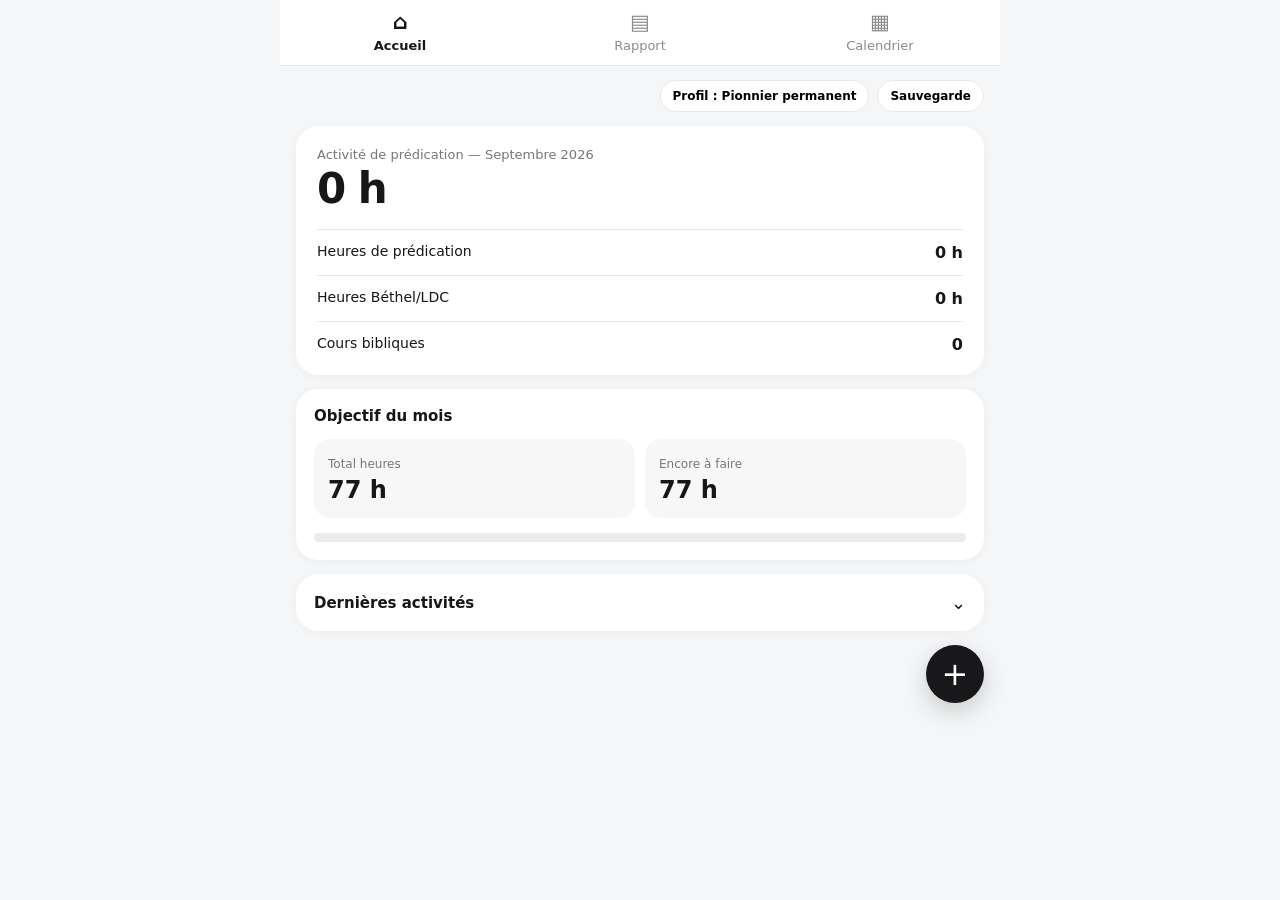
==== index.html @ 082ab51e "Add files via upload" ====
<!doctype html>
<html lang="fr">
<head>
<meta charset="utf-8" />
<meta name="viewport" content="width=device-width,initial-scale=1,viewport-fit=cover" />
<meta name="theme-color" content="#f7f7f8" />
<title>Suivi de prédication</title>
<link rel="manifest" href="manifest.json" />
<style>
:root{--bg:#f5f6f7;--card:#fff;--text:#171717;--muted:#777;--line:#e9e9eb;--dark:#18181b;--soft:#f7f7f8;--accent:#355a8a;--bethel:#7951a8;--ok:#27734a}
*{box-sizing:border-box}html,body{margin:0;background:var(--bg);color:var(--text);font-family:system-ui,-apple-system,"Segoe UI",Roboto,Arial,sans-serif}button,input,select,textarea{font:inherit}.app{max-width:720px;margin:auto;padding:0 16px 92px}.screen{display:none}.screen.active{display:block}.page-title{font-size:28px;line-height:1.1;margin:4px 0 3px;font-weight:800}.page-sub{color:var(--muted);font-size:14px;margin-bottom:20px}.card{background:var(--card);border-radius:22px;padding:18px;margin-bottom:14px;box-shadow:0 1px 8px rgba(0,0,0,.045)}.section-title{font-size:15px;font-weight:800;margin:0 0 14px}.summary-main{padding:21px}.label{font-size:13px;color:var(--muted)}.big{font-size:42px;font-weight:850;letter-spacing:-1.5px;line-height:1.05;margin:5px 0 18px}.breakdown{border-top:1px solid var(--line)}.break-row{display:flex;justify-content:space-between;gap:12px;padding:13px 0;border-bottom:1px solid var(--line);font-size:14px}.break-row:last-child{border-bottom:0;padding-bottom:0}.break-row strong{font-size:16px}.objective{display:grid;grid-template-columns:1fr 1fr;gap:10px}.metric{background:var(--soft);border-radius:16px;padding:14px}.metric b{display:block;font-size:24px;margin-top:4px}.metric span{font-size:12px;color:var(--muted)}.progress{height:9px;background:#ececee;border-radius:999px;overflow:hidden;margin-top:15px}.progress>div{height:100%;background:var(--dark);width:0}.fab{display:block;margin:10px 0 18px auto;width:58px;height:58px;border:0;border-radius:50%;background:var(--dark);color:white;font-size:32px;line-height:1;box-shadow:0 8px 24px rgba(0,0,0,.18)}.tabs{position:sticky;top:0;background:rgba(255,255,255,.97);backdrop-filter:blur(12px);border-bottom:1px solid var(--line);z-index:15;margin:0 -16px 18px}.tabs-inner{max-width:720px;margin:auto;display:grid;grid-template-columns:repeat(3,1fr);padding-top:max(0px,env(safe-area-inset-top))}.tab{border:0;background:transparent;padding:12px 6px;color:#8b8b8f;font-size:13px}.tab span{display:block;font-size:21px;line-height:1;margin-bottom:5px}.tab.active{color:var(--text);font-weight:800}.month-nav{display:grid;grid-template-columns:44px 1fr 44px;align-items:center;gap:8px;margin-bottom:14px}.arrow{width:44px;height:44px;border:1px solid var(--line);background:white;border-radius:14px;font-size:25px}.month-center{text-align:center}.month-center b{display:block;font-size:18px}.month-center span{font-size:12px;color:var(--muted)}.segmented{display:grid;grid-template-columns:1fr 1fr;background:#eaeaed;border-radius:13px;padding:3px;margin:0 0 16px}.segmented button{border:0;background:transparent;border-radius:10px;padding:9px;color:var(--muted)}.segmented button.active{background:white;color:var(--text);font-weight:800;box-shadow:0 1px 5px rgba(0,0,0,.08)}.report-block{text-align:center;padding:26px 18px}.report-block .big{margin:5px 0 20px}.report-year-list{margin-top:8px}.year-row{display:flex;justify-content:space-between;padding:12px 0;border-bottom:1px solid var(--line)}.year-row:last-child{border-bottom:0}.calendar-card{padding:12px}.weekdays,.calendar-grid{display:grid;grid-template-columns:repeat(7,1fr);gap:5px}.weekday{text-align:center;color:#999;font-size:11px;font-weight:700;padding:6px 0}.day{aspect-ratio:1/1.08;border:0;background:#fafafa;border-radius:12px;padding:6px;min-width:0;text-align:left;position:relative}.day.empty{background:transparent}.day.today{outline:2px solid var(--dark)}.day.has-plan{background:#eef3f9}.day.bethel{background:#f3eef9}.day-num{font-size:12px;font-weight:750}.day-hours{font-size:11px;font-weight:850;position:absolute;left:6px;bottom:6px;white-space:nowrap}.day-dot{position:absolute;right:6px;top:7px;width:6px;height:6px;border-radius:50%;background:var(--accent)}.day.bethel .day-dot{background:var(--bethel)}.calendar-info{display:flex;justify-content:space-between;align-items:flex-end;gap:10px;margin:5px 2px 14px}.calendar-info b{font-size:24px}.calendar-info span{font-size:12px;color:var(--muted)}.smallbtn{border:1px solid var(--line);background:#fff;border-radius:12px;padding:9px 11px;font-size:12px;font-weight:700}.quick-return{display:block;margin:0 0 12px auto}.reset-actions{display:flex;gap:8px;justify-content:flex-end;flex-wrap:wrap;margin:-2px 0 14px}.resetbtn{color:#a32323;background:#fff7f7;border-color:#efd3d3}.legend{display:flex;gap:14px;flex-wrap:wrap;font-size:11px;color:var(--muted);padding:8px 3px 2px}.legend i{display:inline-block;width:8px;height:8px;border-radius:50%;margin-right:5px}.legend .p{background:var(--accent)}.legend .b{background:var(--bethel)}dialog{border:0;padding:0;border-radius:22px;width:min(92vw,500px);box-shadow:0 20px 60px rgba(0,0,0,.28)}dialog::backdrop{background:rgba(0,0,0,.38)}.modal{padding:20px}.modal h2{font-size:20px;margin:0 0 16px}.field{margin:12px 0}.field label{display:block;color:var(--muted);font-size:12px;margin:0 0 5px}.field input,.field select,.field textarea{width:100%;border:1px solid var(--line);background:white;border-radius:13px;padding:12px}.row{display:grid;grid-template-columns:1fr 1fr 1fr;gap:9px}.modal-actions{display:flex;gap:8px;justify-content:flex-end;margin-top:17px}.btn{border:1px solid var(--line);background:white;border-radius:13px;padding:10px 13px}.btn.primary{background:var(--dark);color:white;border-color:var(--dark);font-weight:800}.btn.danger{color:#a32323;background:#fff7f7;margin-right:auto}.empty-msg{font-size:13px;color:var(--muted);text-align:center;padding:16px}.recent{margin-top:2px}.recent-toggle{width:100%;display:flex;align-items:center;justify-content:space-between;border:0;background:transparent;padding:0;color:var(--text);text-align:left}.recent-toggle .section-title{margin:0}.recent-arrow{font-size:18px;transition:transform .2s ease}.recent.open .recent-arrow{transform:rotate(180deg)}.recent-content{display:none;padding-top:14px}.recent.open .recent-content{display:block}.recent-row{display:flex;justify-content:space-between;gap:10px;padding:12px 0;border-bottom:1px solid var(--line);font-size:13px}.recent-row:last-child{border-bottom:0}.recent-row small{color:var(--muted);display:block;margin-top:2px}.recent-row strong{white-space:nowrap}
.profilebar{display:flex;justify-content:flex-end;margin:-4px 0 14px}.profilebtn{border:1px solid var(--line);background:white;border-radius:999px;padding:8px 12px;font-size:12px;font-weight:750}.hidden{display:none!important}.checkcard{display:flex;align-items:center;justify-content:space-between;gap:12px}.checkcard input{width:24px;height:24px}.aux-row{display:flex;gap:8px;align-items:center;justify-content:space-between;margin-bottom:12px}.aux-row select{border:1px solid var(--line);border-radius:12px;padding:9px;background:white}.publisher-actions{display:flex;gap:8px;margin:0 0 14px}.publisher-actions button{flex:1;border:1px solid var(--line);background:white;border-radius:13px;padding:10px 8px;font-size:12px;font-weight:800}.publisher-actions button.active{background:var(--dark);color:white;border-color:var(--dark)}.publisher-course-label{font-weight:800;color:var(--text);font-size:14px;margin-top:8px}.publisher-report-line{display:flex;justify-content:space-between;align-items:center;gap:12px;padding:13px 0;border-bottom:1px solid var(--line)}.publisher-report-line:last-child{border-bottom:0}.publisher-report-line input{width:24px;height:24px}.profile-history{margin-top:14px;border-top:1px solid var(--line);padding-top:12px}.profile-history-row{display:flex;justify-content:space-between;gap:10px;padding:8px 0;font-size:12px;border-bottom:1px solid var(--line)}.profile-history-row:last-child{border-bottom:0}.planned-total{font-size:12px;color:var(--muted);margin-top:5px}.planned-total b{color:var(--text);font-size:15px}.profile-actions{display:flex;gap:8px;justify-content:flex-end;flex-wrap:wrap;margin:-4px 0 14px}.profile-actions .profilebar{margin:0}.data-btn{border:1px solid var(--line);background:white;border-radius:999px;padding:8px 12px;font-size:12px;font-weight:750}.report-actions{display:flex;justify-content:flex-end;margin:0 0 12px}.report-only{display:none}.sharebtn.report-only{font-size:20px;line-height:1;padding:8px;width:38px;height:38px;border-radius:12px}.sharebtn.report-only svg{display:block}.profile-actions.show-report .home-only{display:none}.profile-actions.show-report .report-only{display:inline-flex !important;align-items:center;justify-content:center}.sharebtn{border:1px solid var(--line);background:white;border-radius:12px;padding:9px 11px;font-size:12px;font-weight:800}.smart-indicator{background:#f0f4f8;border-radius:15px;padding:12px 14px;margin:10px 0 14px;font-size:13px;color:var(--muted)}.smart-indicator b{color:var(--text)}.smart-indicator.ok{background:#eef8f2;color:#4b6c59}.backup-actions{display:grid;grid-template-columns:1fr 1fr 1fr;gap:9px}.backup-actions .btn{width:100%}.file-input{display:none}
@media(max-width:430px){.app{padding-left:12px;padding-right:12px}.card{border-radius:19px;padding:16px}.calendar-card{padding:9px}.day{border-radius:10px;padding:5px}.day-hours{font-size:10px;left:5px;bottom:5px}.row{grid-template-columns:1fr}.big{font-size:38px}.page-title{font-size:26px}}
</style>
</head>
<body>
<div class="app">
<nav class="tabs"><div class="tabs-inner"><button class="tab active" data-screen="homeScreen"><span>⌂</span>Accueil</button><button class="tab" data-screen="reportScreen"><span>▤</span>Rapport</button><button class="tab" data-screen="calendarScreen"><span>▦</span>Calendrier</button></div></nav>
<div class="profile-actions"><div class="profilebar"><button class="profilebtn" id="profileButton">Profil : Pionnier permanent</button></div><button class="data-btn home-only" id="dataButton">Sauvegarde</button><button class="sharebtn report-only hidden" id="shareReport" aria-label="Partager le rapport" title="Partager le rapport"><svg width="19" height="19" viewBox="0 0 24 24" fill="none" aria-hidden="true">
<path d="M12 3v11" stroke="currentColor" stroke-width="2" stroke-linecap="round"/>
<path d="M8.5 6.5 12 3l3.5 3.5" stroke="currentColor" stroke-width="2" stroke-linecap="round" stroke-linejoin="round"/>
<path d="M7 9H5.8A1.8 1.8 0 0 0 4 10.8v7.4A1.8 1.8 0 0 0 5.8 20h12.4a1.8 1.8 0 0 0 1.8-1.8v-7.4A1.8 1.8 0 0 0 18.2 9H17" stroke="currentColor" stroke-width="2" stroke-linecap="round"/>
</svg></button></div>
<section class="screen active" id="homeScreen">
  <div class="card summary-main" id="homeHoursCard">
    <div class="label" id="homeMonthLabel">Activité de prédication</div>
    <div class="big"><span id="homeTotal">0</span> h</div>
    <div class="breakdown">
      <div class="break-row"><span>Heures de prédication</span><strong id="homePreach">0 h</strong></div>
      <div class="break-row"><span>Heures Béthel/LDC</span><strong id="homeBethel">0 h</strong></div>
      <div class="break-row"><span>Cours bibliques</span><strong id="homeCourses">0</strong></div>
    </div>
  </div>
  <div class="card hidden" id="publisherMonthCard"><div class="label">Activité de prédication</div><div style="font-weight:800;font-size:18px;margin:2px 0 14px" id="publisherMonthLabel"></div><div class="checkcard"><b>Prêché durant le mois</b><input type="checkbox" id="publisherPreached"></div><div class="publisher-course-label">Cours bibliques : <span id="publisherCourses">0</span></div></div>
  <div class="publisher-actions hidden" id="publisherAuxActions"><button type="button" id="publisherAux15">Pionnier auxiliaire 15 h</button><button type="button" id="publisherAux30">Pionnier auxiliaire 30 h</button></div>
  <div class="card" id="homeGoalCard">
    <h2 class="section-title">Objectif du mois</h2>
    <div class="objective">
      <div class="metric"><span>Total heures</span><b id="homeGoal">0 h</b></div>
      <div class="metric"><span>Encore à faire</span><b id="homeLeft">0 h</b></div>
    </div>
    <div class="progress"><div id="homeProgress"></div></div>
  </div>
  <div class="card recent" id="recentCard">
    <button class="recent-toggle" id="recentToggle" type="button" aria-expanded="false">
      <h2 class="section-title">Dernières activités</h2><span class="recent-arrow">⌄</span>
    </button>
    <div class="recent-content" id="recentContent"><div id="recentLogs"></div></div>
  </div>
  <button class="fab" id="addActivity" aria-label="Ajouter une activité">+</button>
</section>

<section class="screen" id="reportScreen">
  <button class="smallbtn quick-return" id="reportCurrent">Mois en cours</button>
  <div class="segmented"><button class="active" id="reportMonthTab">Mois</button><button id="reportYearTab">Année</button></div>
  
  <div id="monthReport">
    <div class="month-nav"><button class="arrow" id="reportPrev">‹</button><div class="month-center"><b id="reportMonthName"></b></div><button class="arrow" id="reportNext">›</button></div>
    <div class="smart-indicator hidden" id="monthSmartIndicator"></div>
    <div class="card report-block" id="hoursMonthReportCard">
      <div class="label">Total d'heures</div><div class="big"><span id="reportTotal">0</span> h</div>
      <div class="breakdown"><div class="break-row"><span>Heures de prédication</span><strong id="reportPreach">0 h</strong></div><div class="break-row"><span>Heures Béthel/LDC</span><strong id="reportBethel">0 h</strong></div><div class="break-row"><span>Cours bibliques du mois</span><strong id="reportCourses">0</strong></div></div>
    </div>
    <div class="card hidden" id="publisherMonthReportCard"><div class="publisher-report-line"><b>Prêché durant le mois</b><input type="checkbox" id="reportPublisherPreached" disabled></div><div class="publisher-report-line"><b>Cours bibliques</b><strong id="reportPublisherCourses">0</strong></div></div>
  </div>
  <div id="yearReport" hidden>
    <div class="month-nav"><button class="arrow" id="yearPrev">‹</button><div class="month-center"><b id="reportYearName"></b><span>année de service • septembre à août</span></div><button class="arrow" id="yearNext">›</button></div>
    <div class="smart-indicator hidden" id="yearSmartIndicator"></div>
    <div class="card report-block">
      <div class="label">Total de l'année</div><div class="big"><span id="yearTotal">0</span> h</div>
      <div class="breakdown"><div class="break-row"><span>Heures de prédication</span><strong id="yearPreach">0 h</strong></div><div class="break-row"><span>Heures Béthel/LDC</span><strong id="yearBethel">0 h</strong></div><div class="break-row" id="yearGoalRow"><span>Objectif annuel</span><strong id="yearGoalLabel">600 h</strong></div></div>
      <div class="progress" id="yearProgressWrap"><div id="yearProgress"></div></div>
    </div>
  </div>
</section>

<section class="screen" id="calendarScreen">
  <div class="page-sub">Programme et objectifs prévus</div>
  <div class="month-nav"><button class="arrow" id="calPrev">‹</button><div class="month-center"><b id="calMonthName"></b></div><button class="arrow" id="calNext">›</button></div>
  <div class="aux-row hidden" id="publisherAuxRow"><span class="label">Pionnier auxiliaire ce mois</span><select id="publisherAuxSelect"><option value="0">Non</option><option value="15">15 h</option><option value="30">30 h</option></select></div><div class="calendar-info"><div><span>Objectif du mois</span><br><b id="calMonthGoal">0 h</b><div class="planned-total hidden" id="calPlannedTotalWrap">Total prévu : <b id="calPlannedTotal">0 h</b></div></div><button class="smallbtn" id="editYearGoal"><span id="calGoalButtonLabel">Objectif annuel :</span> <span id="calYearGoal">600</span> h</button></div>
  <div class="smart-indicator hidden" id="calendarSmartIndicator"></div>
  <div class="reset-actions"><button class="smallbtn" id="calCurrent">Année en cours</button><button class="smallbtn resetbtn" id="resetMonthPlan">Remise à zéro du mois</button><button class="smallbtn resetbtn" id="resetYearPlan">Remise à zéro de l’année</button></div>
  <div class="card calendar-card">
    <div class="weekdays"><div class="weekday">L</div><div class="weekday">M</div><div class="weekday">M</div><div class="weekday">J</div><div class="weekday">V</div><div class="weekday">S</div><div class="weekday">D</div></div>
    <div class="calendar-grid" id="calendarGrid"></div>
    <div class="legend"><span><i class="p"></i>Prédication</span><span><i class="b"></i>Béthel/LDC</span><span>Touche un jour pour modifier</span></div>
  </div>
</section>
</div>

<dialog id="activityDialog"><form class="modal" method="dialog">
<h2 id="activityTitle">Ajouter une activité</h2>
<input type="hidden" id="activityId">
<div class="field"><label>Date</label><input type="date" id="activityDate" required></div>
<div class="field hidden" id="activityPreachedField"><label><input type="checkbox" id="activityPreached"> Prêché durant le mois</label></div><div class="row" id="activityHoursRow"><div class="field"><label>Heures de prédication</label><input type="number" id="activityPreach" min="0" step="0.25" value="0"></div><div class="field"><label>Heures Béthel/LDC</label><input type="number" id="activityBethel" min="0" step="0.25" value="0"></div></div>
<div class="field"><label>Cours bibliques différents</label><input type="number" id="activityCourses" min="0" step="1" value="0"></div>
<div class="field"><label>Activité / note</label><textarea id="activityNote" rows="3" placeholder="Ex. porte-à-porte, cours biblique…"></textarea></div>
<div class="modal-actions"><button type="button" class="btn danger" id="deleteActivity">Supprimer</button><button value="cancel" class="btn">Annuler</button><button type="button" class="btn primary" id="saveActivity">Enregistrer</button></div>
</form></dialog>

<dialog id="planDialog"><form class="modal" method="dialog">
<h2>Programme du jour</h2>
<div class="field"><label>Date</label><input id="planDate" type="date" readonly></div>
<div class="field"><label>Activité prévue</label><select id="planType"><option value="Prédication">Prédication</option><option value="Béthel/LDC">Béthel/LDC</option></select></div>
<div class="field"><label>Heures à faire</label><input id="planHours" type="number" min="0" step="0.25" value="0"></div>
<div class="field"><label>Note</label><input id="planNote" type="text" placeholder="Ex. dimanche, week-end Béthel…"></div>
<div class="modal-actions"><button type="button" class="btn danger" id="deletePlan">Supprimer</button><button value="cancel" class="btn">Annuler</button><button type="button" class="btn primary" id="savePlan">Enregistrer</button></div>
</form></dialog>

<dialog id="profileDialog"><form class="modal" method="dialog"><h2>Profil de service</h2><div class="field"><label>Profil</label><select id="profileSelect"><option value="publisher">Proclamateur</option><option value="aux30">Pionnier auxiliaire permanent — 30 h/mois</option><option value="regular600">Pionnier permanent — 600 h/an</option><option value="special90">Pionnier spécial / missionnaire — 90 h/mois</option><option value="special100">Pionnier spécial / missionnaire — 100 h/mois</option></select></div><div class="field"><label>À partir de quel mois ?</label><input id="profileFrom" type="month" min="2026-09" max="9999-12"></div><div class="profile-history"><div class="label">Historique des profils</div><div id="profileHistoryList"></div></div><div class="modal-actions"><button value="cancel" class="btn">Annuler</button><button type="button" class="btn primary" id="saveProfile">Enregistrer</button></div></form></dialog>

<dialog id="goalDialog"><form class="modal" method="dialog"><h2>Objectif annuel</h2><div class="field"><label>Heures pour cette année de service</label><input id="goalInput" type="number" min="0" step="1"></div><div class="modal-actions"><button value="cancel" class="btn">Annuler</button><button type="button" class="btn primary" id="saveGoal">Enregistrer</button></div></form></dialog>

<dialog id="dataDialog"><form class="modal" method="dialog"><h2>Sauvegarde des données</h2><p class="label" style="line-height:1.5">Exporte toutes tes activités, rapports, profils, objectifs et calendriers dans un fichier. Tu pourras ensuite le réimporter sur ce téléphone ou un autre.</p><div class="backup-actions"><button type="button" class="btn primary" id="exportData">Exporter</button><button type="button" class="btn" id="shareBackup">Partager</button><button type="button" class="btn" id="importData">Importer</button></div><input class="file-input" id="importFile" type="file" accept="application/json,.json"><div class="modal-actions"><button value="cancel" class="btn">Fermer</button></div></form></dialog>
<script>
const MIN_DATE='2026-09-01', MAX_DATE='9999-12-31';
const LS_PLANS='predication_plans_v3', LS_LOGS='predication_logs_v3', LS_GOALS='predication_goals_v3', LS_PROFILE='predication_profile_v1', LS_PROFILE_HISTORY='predication_profile_history_v1', LS_AUX='predication_aux_months_v1', LS_PREACHED='predication_preached_months_v1';
const oldPlans=JSON.parse(localStorage.getItem('predication_plans_v2')||'null');
const oldLogs=JSON.parse(localStorage.getItem('predication_logs_v2')||'null');
const seedRaw=[
['2026-09-02','Prédication',5],['2026-09-04','Prédication',5],['2026-09-05','Prédication',5],['2026-09-06','Prédication',2,'Dimanche'],['2026-09-09','Prédication',5],['2026-09-11','Prédication',5],['2026-09-12','Prédication',5],['2026-09-18','Prédication',5],['2026-09-19','Prédication',4],['2026-09-25','Béthel/LDC',36,'Week-end Béthel 1'],
['2026-10-02','Prédication',5],['2026-10-03','Prédication',5],['2026-10-04','Prédication',2,'Dimanche'],['2026-10-07','Prédication',5],['2026-10-09','Prédication',5],['2026-10-10','Prédication',5],['2026-10-14','Prédication',5],['2026-10-16','Prédication',5],
['2026-11-04','Prédication',5],['2026-11-06','Prédication',5],['2026-11-07','Prédication',5],['2026-11-08','Prédication',2,'Dimanche'],['2026-11-11','Prédication',5],['2026-11-13','Prédication',5],['2026-11-14','Prédication',5],['2026-11-20','Prédication',5],['2026-11-21','Prédication',5],['2026-11-27','Prédication',5],['2026-11-28','Prédication',5],
['2026-12-02','Prédication',5],['2026-12-04','Prédication',5],['2026-12-05','Prédication',5],['2026-12-06','Prédication',2,'Dimanche'],['2026-12-09','Prédication',5],['2026-12-11','Prédication',5],['2026-12-12','Prédication',5],['2026-12-18','Prédication',5],['2026-12-19','Prédication',5],['2026-12-25','Prédication',5],['2026-12-26','Prédication',5],
['2027-01-01','Prédication',5],['2027-01-02','Prédication',5],['2027-01-03','Prédication',2,'Dimanche'],['2027-01-06','Prédication',5],['2027-01-08','Prédication',5],['2027-01-09','Prédication',5],['2027-01-13','Prédication',5],['2027-01-15','Prédication',5],['2027-01-16','Prédication',5],['2027-01-22','Prédication',5],['2027-01-23','Prédication',5],['2027-01-29','Prédication',5],['2027-01-30','Prédication',5],
['2027-02-03','Prédication',5],['2027-02-05','Prédication',5],['2027-02-06','Prédication',5],['2027-02-07','Prédication',2,'Dimanche'],['2027-02-10','Prédication',5],['2027-02-12','Prédication',5],['2027-02-13','Prédication',5],['2027-02-19','Prédication',5],['2027-02-20','Prédication',5],['2027-02-26','Prédication',5],['2027-02-27','Prédication',5],
['2027-03-03','Prédication',5],['2027-03-05','Prédication',5],['2027-03-06','Prédication',5],['2027-03-07','Prédication',2,'Dimanche'],['2027-03-10','Prédication',5],['2027-03-12','Prédication',5],['2027-03-13','Prédication',5],['2027-03-19','Prédication',5],['2027-03-20','Prédication',4],['2027-03-26','Béthel/LDC',36,'Week-end Béthel 2'],
['2027-04-02','Prédication',5],['2027-04-03','Prédication',5],['2027-04-04','Prédication',2,'Dimanche'],['2027-04-07','Prédication',5],['2027-04-09','Prédication',5],['2027-04-10','Prédication',5],['2027-04-14','Prédication',5],['2027-04-16','Prédication',5],['2027-04-17','Prédication',5],['2027-04-23','Prédication',5],['2027-04-24','Prédication',5],
['2027-05-09','Prédication',2,'Dimanche'],['2027-05-12','Prédication',5],['2027-05-14','Prédication',5],['2027-05-15','Prédication',5],['2027-05-19','Prédication',5],['2027-05-21','Prédication',5],['2027-05-22','Prédication',5],['2027-05-28','Prédication',5],['2027-05-29','Prédication',5],
['2027-06-02','Prédication',5],['2027-06-04','Prédication',5],['2027-06-05','Prédication',5],['2027-06-06','Prédication',2,'Dimanche'],['2027-06-09','Prédication',5],['2027-06-11','Prédication',5],['2027-06-12','Prédication',5],['2027-06-18','Prédication',5],['2027-06-19','Prédication',4],['2027-06-25','Béthel/LDC',36,'Week-end Béthel 3'],['2027-07-01','Prédication',10,'Objectif juillet'],['2027-08-01','Prédication',10,'Objectif août']
];
const seedPlans=seedRaw.map((x,i)=>({id:'seed-'+i,date:x[0],type:x[1],hours:x[2],note:x[3]||''}));
let plans=JSON.parse(localStorage.getItem(LS_PLANS)||'null') || (oldPlans?oldPlans.map(x=>({...x,type:x.type==='Béthel'?'Béthel/LDC':x.type})):seedPlans);
let logs=JSON.parse(localStorage.getItem(LS_LOGS)||'null') || oldLogs || [];
let goals=JSON.parse(localStorage.getItem(LS_GOALS)||'null') || {'2026':600};
let profile=localStorage.getItem(LS_PROFILE)||'regular600';
let profileHistory=JSON.parse(localStorage.getItem(LS_PROFILE_HISTORY)||'null') || [{from:'2026-09',profile}];
profileHistory=profileHistory.filter(x=>x&&x.from&&x.profile).sort((a,b)=>a.from.localeCompare(b.from));
if(!profileHistory.length)profileHistory=[{from:'2026-09',profile:'regular600'}];
let auxMonths=JSON.parse(localStorage.getItem(LS_AUX)||'{}');
let preachedMonths=JSON.parse(localStorage.getItem(LS_PREACHED)||'{}');
function persist(){localStorage.setItem(LS_PLANS,JSON.stringify(plans));localStorage.setItem(LS_LOGS,JSON.stringify(logs));localStorage.setItem(LS_GOALS,JSON.stringify(goals));localStorage.setItem(LS_PROFILE,profile);localStorage.setItem(LS_PROFILE_HISTORY,JSON.stringify(profileHistory));localStorage.setItem(LS_AUX,JSON.stringify(auxMonths));localStorage.setItem(LS_PREACHED,JSON.stringify(preachedMonths));renderAll()}
function pad(n){return String(n).padStart(2,'0')}function isoMonth(d){return `${d.getFullYear()}-${pad(d.getMonth()+1)}`}function isoDate(d){return `${d.getFullYear()}-${pad(d.getMonth()+1)}-${pad(d.getDate())}`}
function fmt(n){n=Math.round((Number(n)||0)*100)/100;return Number.isInteger(n)?String(n):n.toFixed(2).replace('.',',')}
function sum(a,f){return a.reduce((s,x)=>s+Number(f(x)||0),0)}function monthName(d){return d.toLocaleDateString('fr-BE',{month:'long',year:'numeric'}).replace(/^./,c=>c.toUpperCase())}
function serviceStartYear(date){return date.getMonth()>=8?date.getFullYear():date.getFullYear()-1}function serviceRange(y){return [`${y}-09-01`,`${y+1}-08-31`]}
function inRange(s,a,b){return s>=a&&s<=b}const profileNames={publisher:'Proclamateur',aux30:'Pionnier auxiliaire permanent',regular600:'Pionnier permanent',special90:'Pionnier spécial / missionnaire 90 h',special100:'Pionnier spécial / missionnaire 100 h'};function profileForMonth(k){let p=profileHistory[0]?.profile||'regular600';for(const h of profileHistory){if(h.from<=k)p=h.profile;else break}return p}function annualGoal(y){return Number(goals[y]??600)}function fixedMonthGoal(k){const p=profileForMonth(k);if(p==='aux30')return 30;if(p==='special90')return 90;if(p==='special100')return 100;if(p==='publisher')return Number(auxMonths[k]||0);return plannedMonth(k)}function isPublisherNormal(k){return profileForMonth(k)==='publisher'&&!Number(auxMonths[k]||0)}function fullRegularYear(y){for(let m=0;m<12;m++){const d=new Date(y,m+8,1);if(profileForMonth(isoMonth(d))!=='regular600')return false}return true}function activeProfileNow(){return profileForMonth(isoMonth(currentAllowedMonth()))}
function monthPlans(k){return plans.filter(x=>x.date.startsWith(k))}function monthLogs(k){return logs.filter(x=>x.date.startsWith(k))}
function plannedMonth(k){return sum(monthPlans(k),x=>x.hours)}function logPreach(k){return sum(monthLogs(k),x=>x.preach)}function logBethel(k){return sum(monthLogs(k),x=>x.bethel)}function logTotal(k){return logPreach(k)+logBethel(k)}function logCourses(k){return sum(monthLogs(k),x=>x.courses)}
function yearStats(y){const [a,b]=serviceRange(y),items=logs.filter(x=>inRange(x.date,a,b));const preach=sum(items,x=>x.preach),bethel=sum(items,x=>x.bethel);return{preach,bethel,total:preach+bethel}}
function plannedYear(y){const [a,b]=serviceRange(y);return sum(plans.filter(x=>inRange(x.date,a,b)),x=>x.hours)}function coursesYear(y){const [a,b]=serviceRange(y);return sum(logs.filter(x=>inRange(x.date,a,b)),x=>x.courses)}function smartText(goal,value,label='réalisé'){const diff=goal-value;if(diff>0)return `<b>${fmt(value)} h</b> ${label} sur <b>${fmt(goal)} h</b> • il manque <b>${fmt(diff)} h</b>`;if(diff<0)return `<b>${fmt(value)} h</b> ${label} sur <b>${fmt(goal)} h</b> • objectif dépassé de <b>${fmt(-diff)} h</b>`;return `<b>${fmt(value)} h</b> ${label} sur <b>${fmt(goal)} h</b> • objectif atteint`}
let today=new Date(); const appStartDate=new Date(2026,8,1); let homeMonth='2026-09'; let reportDate=new Date(2026,8,1); let calDate=new Date(2026,8,1); let reportYear=2026;
function renderHome(){const k=homeMonth,done=logTotal(k),goal=fixedMonthGoal(k),left=Math.max(0,goal-done),pubNormal=isPublisherNormal(k);homeMonthLabel.textContent='Activité de prédication — '+monthName(new Date(k+'-01T12:00:00'));homeTotal.textContent=fmt(done);homePreach.textContent=fmt(logPreach(k))+' h';homeBethel.textContent=fmt(logBethel(k))+' h';homeCourses.textContent=fmt(logCourses(k));homeGoal.textContent=fmt(goal)+' h';homeLeft.textContent=fmt(left)+' h';homeProgress.style.width=(goal?Math.min(100,done/goal*100):0)+'%';homeHoursCard.classList.toggle('hidden',pubNormal);homeGoalCard.classList.toggle('hidden',pubNormal);publisherMonthCard.classList.toggle('hidden',!pubNormal);publisherAuxActions.classList.toggle('hidden',profileForMonth(k)!=='publisher');publisherMonthLabel.textContent=monthName(new Date(k+'-01T12:00:00'));publisherCourses.textContent=fmt(logCourses(k));publisherPreached.checked=!!preachedMonths[k];publisherAux15.classList.toggle('active',Number(auxMonths[k]||0)===15);publisherAux30.classList.toggle('active',Number(auxMonths[k]||0)===30);const items=monthLogs(k).sort((a,b)=>b.date.localeCompare(a.date)).slice(0,5);recentLogs.innerHTML='';if(!items.length){recentLogs.innerHTML='<div class="empty-msg">Aucune activité enregistrée ce mois.</div>';return}items.forEach(x=>{const r=document.createElement('div');r.className='recent-row';let sub=[];if(x.preach)sub.push('Prédication '+fmt(x.preach)+' h');if(x.bethel)sub.push('Béthel/LDC '+fmt(x.bethel)+' h');if(x.courses)sub.push(x.courses+' cours');if(x.preached)sub.push('Prêché durant le mois');r.innerHTML=`<div><b>${new Date(x.date+'T12:00').toLocaleDateString('fr-BE',{weekday:'short',day:'numeric',month:'short'})}</b><small>${sub.join(' • ')}</small></div><strong>${pubNormal?'':fmt(Number(x.preach||0)+Number(x.bethel||0))+' h'}</strong>`;r.onclick=()=>openActivity(x);recentLogs.appendChild(r)})}
function renderMonthReport(){const k=isoMonth(reportDate);reportMonthName.textContent=monthName(reportDate);const pubNormal=isPublisherNormal(k),p=profileForMonth(k);hoursMonthReportCard.classList.toggle('hidden',pubNormal);publisherMonthReportCard.classList.toggle('hidden',!pubNormal);monthSmartIndicator.classList.add('hidden');monthSmartIndicator.classList.remove('ok');if(pubNormal){reportPublisherPreached.checked=!!preachedMonths[k];reportPublisherCourses.textContent=fmt(logCourses(k));return}const done=logTotal(k),goal=(p==='aux30'||p==='special90'||p==='special100'||(p==='publisher'&&Number(auxMonths[k]||0)))?fixedMonthGoal(k):0;reportTotal.textContent=fmt(done);reportPreach.textContent=fmt(logPreach(k))+' h';reportBethel.textContent=fmt(logBethel(k))+' h';reportCourses.textContent=fmt(logCourses(k));if(goal){monthSmartIndicator.innerHTML=smartText(goal,done,'réalisées');monthSmartIndicator.classList.remove('hidden');if(done>=goal)monthSmartIndicator.classList.add('ok')}}
function renderYearReport(){const s=yearStats(reportYear),showGoal=fullRegularYear(reportYear),g=annualGoal(reportYear);reportYearName.textContent=`${reportYear}–${reportYear+1}`;yearTotal.textContent=fmt(s.total);yearPreach.textContent=fmt(s.preach)+' h';yearBethel.textContent=fmt(s.bethel)+' h';yearGoalRow.classList.toggle('hidden',!showGoal);yearProgressWrap.classList.toggle('hidden',!showGoal);yearSmartIndicator.classList.add('hidden');yearSmartIndicator.classList.remove('ok');if(showGoal){yearGoalLabel.textContent=fmt(g)+' h';yearProgress.style.width=(g?Math.min(100,s.total/g*100):0)+'%';yearSmartIndicator.innerHTML=smartText(g,s.total,'réalisées');yearSmartIndicator.classList.remove('hidden');if(s.total>=g)yearSmartIndicator.classList.add('ok')}}
function clampMonth(d){const min=new Date(2026,8,1),max=new Date(9999,11,1);if(d<min)return min;if(d>max)return max;return d}
function renderCalendar(){calDate=clampMonth(calDate);calMonthName.textContent=monthName(calDate);const k=isoMonth(calDate),p=profileForMonth(k);calMonthGoal.textContent=isPublisherNormal(k)?'—':fmt(fixedMonthGoal(k))+' h';const sy=serviceStartYear(calDate);publisherAuxRow.classList.toggle('hidden',p!=='publisher');publisherAuxSelect.value=String(auxMonths[k]||0);if(p==='publisher'){editYearGoal.classList.add('hidden')}else if(p==='regular600'){editYearGoal.classList.remove('hidden');calGoalButtonLabel.textContent='Objectif annuel :';calYearGoal.textContent=fmt(annualGoal(sy))}else{editYearGoal.classList.remove('hidden');calGoalButtonLabel.textContent='Objectif mensuel :';calYearGoal.textContent=fmt(fixedMonthGoal(k))}const special=p==='special90'||p==='special100';calPlannedTotalWrap.classList.toggle('hidden',!special);if(special)calPlannedTotal.textContent=fmt(plannedMonth(k))+' h';calendarSmartIndicator.classList.add('hidden');calendarSmartIndicator.classList.remove('ok');if(p==='regular600'){const g=annualGoal(sy),v=plannedYear(sy);calendarSmartIndicator.innerHTML=smartText(g,v,'planifiées');calendarSmartIndicator.classList.remove('hidden');if(v>=g)calendarSmartIndicator.classList.add('ok')}else if(!isPublisherNormal(k)){const g=fixedMonthGoal(k),v=plannedMonth(k);if(g){calendarSmartIndicator.innerHTML=smartText(g,v,'planifiées');calendarSmartIndicator.classList.remove('hidden');if(v>=g)calendarSmartIndicator.classList.add('ok')}}const first=new Date(calDate.getFullYear(),calDate.getMonth(),1),days=new Date(calDate.getFullYear(),calDate.getMonth()+1,0).getDate();let offset=(first.getDay()+6)%7;calendarGrid.innerHTML='';for(let i=0;i<offset;i++){const e=document.createElement('div');e.className='day empty';calendarGrid.appendChild(e)}for(let d=1;d<=days;d++){const date=new Date(calDate.getFullYear(),calDate.getMonth(),d),s=isoDate(date),items=plans.filter(x=>x.date===s),hours=sum(items,x=>x.hours),isBethel=items.some(x=>x.type==='Béthel/LDC'||x.type==='Béthel');const el=document.createElement('button');el.className='day'+(items.length?' has-plan':'')+(isBethel?' bethel':'')+(s===isoDate(today)?' today':'');el.innerHTML=`<span class="day-num">${d}</span>${items.length?'<span class="day-dot"></span>':''}${hours?`<span class="day-hours">${fmt(hours)}h</span>`:''}`;el.onclick=()=>openPlan(s,items[0]||null);calendarGrid.appendChild(el)}calPrev.disabled=isoMonth(calDate)==='2026-09';calNext.disabled=isoMonth(calDate)==='9999-12'}
function renderAll(){profile=activeProfileNow();profileButton.textContent='Profil : '+profileNames[profile];renderHome();renderMonthReport();renderYearReport();renderCalendar()}
function openActivity(item=null){activityId.value=item?.id||'';activityTitle.textContent=item?'Modifier l’activité':'Ajouter une activité';activityDate.min=MIN_DATE;activityDate.max=MAX_DATE;activityDate.value=item?.date||isoDate(appStartDate);const k=(item?.date||isoDate(appStartDate)).slice(0,7),pubNormal=isPublisherNormal(k);activityHoursRow.classList.toggle('hidden',pubNormal);activityPreachedField.classList.toggle('hidden',!pubNormal);activityPreached.checked=item?.preached||preachedMonths[k]||false;activityPreach.value=item?.preach||0;activityBethel.value=item?.bethel||0;activityCourses.value=item?.courses||0;activityNote.value=item?.note||'';deleteActivity.style.display=item?'block':'none';activityDialog.showModal()}
function openPlan(date,item=null){planDate.value=date;planType.value=item?.type==='Béthel'?'Béthel/LDC':(item?.type||'Prédication');planHours.value=item?.hours??0;planNote.value=item?.note||'';planDialog.dataset.id=item?.id||'';deletePlan.style.display=item?'block':'none';planDialog.showModal()}
saveActivity.onclick=()=>{const id=activityId.value,k=activityDate.value.slice(0,7),pubNormal=isPublisherNormal(k),obj={id:id||'log-'+Date.now(),date:activityDate.value,preach:pubNormal?0:(Number(activityPreach.value)||0),bethel:pubNormal?0:(Number(activityBethel.value)||0),courses:Number(activityCourses.value)||0,preached:pubNormal?activityPreached.checked:false,note:activityNote.value.trim()};if(pubNormal)preachedMonths[k]=activityPreached.checked;logs=id?logs.map(x=>x.id===id?obj:x):[...logs,obj];activityDialog.close();persist()};deleteActivity.onclick=()=>{if(activityId.value&&confirm('Supprimer cette activité ?')){logs=logs.filter(x=>x.id!==activityId.value);activityDialog.close();persist()}};
savePlan.onclick=()=>{const id=planDialog.dataset.id,obj={id:id||'plan-'+Date.now(),date:planDate.value,type:planType.value,hours:Number(planHours.value)||0,note:planNote.value.trim()};plans=id?plans.map(x=>x.id===id?obj:x):[...plans,obj];planDialog.close();persist()};deletePlan.onclick=()=>{const id=planDialog.dataset.id;if(id&&confirm('Supprimer ce programme ?')){plans=plans.filter(x=>x.id!==id);planDialog.close();persist()}};
addActivity.onclick=()=>openActivity();reportPrev.onclick=()=>{const d=new Date(reportDate);d.setMonth(d.getMonth()-1);reportDate=clampMonth(d);renderMonthReport()};reportNext.onclick=()=>{const d=new Date(reportDate);d.setMonth(d.getMonth()+1);reportDate=clampMonth(d);renderMonthReport()};yearPrev.onclick=()=>{if(reportYear>2026){reportYear--;renderYearReport()}};yearNext.onclick=()=>{if(reportYear<9998){reportYear++;renderYearReport()}};calPrev.onclick=()=>{const d=new Date(calDate);d.setMonth(d.getMonth()-1);calDate=clampMonth(d);renderCalendar()};calNext.onclick=()=>{const d=new Date(calDate);d.setMonth(d.getMonth()+1);calDate=clampMonth(d);renderCalendar()};
function currentAllowedMonth(){const now=new Date();const d=new Date(now.getFullYear(),now.getMonth(),1);return clampMonth(d)}
reportCurrent.onclick=()=>{if(monthReport.hidden){const now=currentAllowedMonth();reportYear=Math.max(2026,serviceStartYear(now));renderYearReport()}else{reportDate=currentAllowedMonth();renderMonthReport()}};
calCurrent.onclick=()=>{calDate=currentAllowedMonth();renderCalendar()};
resetMonthPlan.onclick=()=>{const k=isoMonth(calDate);const label=monthName(calDate);if(confirm(`Remettre à zéro tout le programme prévu pour ${label} ?\n\nLes activités déjà enregistrées dans Accueil/Rapport ne seront pas supprimées.`)){plans=plans.filter(x=>!x.date.startsWith(k));persist()}};
resetYearPlan.onclick=()=>{const y=serviceStartYear(calDate),[a,b]=serviceRange(y);if(confirm(`Remettre à zéro tout le calendrier prévu pour l’année de service ${y}–${y+1} ?\n\nLes activités déjà enregistrées dans Accueil/Rapport ne seront pas supprimées.`)){plans=plans.filter(x=>!inRange(x.date,a,b));persist()}};
reportMonthTab.onclick=()=>{reportMonthTab.classList.add('active');reportYearTab.classList.remove('active');monthReport.hidden=false;yearReport.hidden=true;reportCurrent.textContent='Mois en cours'};reportYearTab.onclick=()=>{reportYearTab.classList.add('active');reportMonthTab.classList.remove('active');monthReport.hidden=true;yearReport.hidden=false;reportCurrent.textContent='Année en cours'};
recentToggle.onclick=()=>{const open=recentCard.classList.toggle('open');recentToggle.setAttribute('aria-expanded',open?'true':'false')};
editYearGoal.onclick=()=>{if(profileForMonth(isoMonth(calDate))!=='regular600')return;const y=serviceStartYear(calDate);goalDialog.dataset.year=y;goalInput.value=annualGoal(y);goalDialog.showModal()};saveGoal.onclick=()=>{goals[goalDialog.dataset.year]=Number(goalInput.value)||0;goalDialog.close();persist()};

function renderProfileHistory(){profileHistoryList.innerHTML='';profileHistory.slice().sort((a,b)=>b.from.localeCompare(a.from)).forEach(h=>{const r=document.createElement('div');r.className='profile-history-row';const d=new Date(h.from+'-01T12:00:00');r.innerHTML=`<span>${monthName(d)}</span><b>${profileNames[h.profile]}</b>`;profileHistoryList.appendChild(r)})}
profileButton.onclick=()=>{const k=isoMonth(currentAllowedMonth());profileSelect.value=profileForMonth(k);profileFrom.value=k;renderProfileHistory();profileDialog.showModal()};
saveProfile.onclick=()=>{const from=profileFrom.value||isoMonth(currentAllowedMonth()),p=profileSelect.value;profileHistory=profileHistory.filter(x=>x.from!==from);profileHistory.push({from,profile:p});profileHistory.sort((a,b)=>a.from.localeCompare(b.from));profile=profileForMonth(isoMonth(currentAllowedMonth()));profileDialog.close();persist()};
publisherAuxSelect.onchange=()=>{const k=isoMonth(calDate),v=Number(publisherAuxSelect.value)||0;if(v)auxMonths[k]=v;else delete auxMonths[k];persist()};
function setHomeAux(hours){const k=homeMonth,current=Number(auxMonths[k]||0);if(current===hours)delete auxMonths[k];else auxMonths[k]=hours;persist()}
publisherAux15.onclick=()=>setHomeAux(15);publisherAux30.onclick=()=>setHomeAux(30);
publisherPreached.onchange=()=>{preachedMonths[homeMonth]=publisherPreached.checked;persist()};
activityDate.onchange=()=>{const k=activityDate.value.slice(0,7),pubNormal=isPublisherNormal(k);activityHoursRow.classList.toggle('hidden',pubNormal);activityPreachedField.classList.toggle('hidden',!pubNormal);activityPreached.checked=!!preachedMonths[k]};

function backupPayload(){return{app:'Suivi de prédication',version:14,exportedAt:new Date().toISOString(),data:{plans,logs,goals,profileHistory,auxMonths,preachedMonths}}}
function downloadBackup(){const payload=backupPayload(),blob=new Blob([JSON.stringify(payload,null,2)],{type:'application/json'}),url=URL.createObjectURL(blob),a=document.createElement('a');a.href=url;a.download=`sauvegarde-predication-${new Date().toISOString().slice(0,10)}.json`;document.body.appendChild(a);a.click();a.remove();setTimeout(()=>URL.revokeObjectURL(url),1000)}
async function shareBackupFile(){const payload=backupPayload(),blob=new Blob([JSON.stringify(payload,null,2)],{type:'application/json'}),name=`sauvegarde-predication-${new Date().toISOString().slice(0,10)}.json`,file=new File([blob],name,{type:'application/json'});if(navigator.share&&(!navigator.canShare||navigator.canShare({files:[file]}))){try{await navigator.share({title:'Sauvegarde prédication',text:'Sauvegarde de mes données de prédication',files:[file]});return}catch(e){if(e?.name==='AbortError')return}}downloadBackup();alert('Le partage direct de fichier n’est pas disponible ici. La sauvegarde a été téléchargée : tu peux ensuite la partager ou l’enregistrer où tu veux.')}
function applyBackup(payload){const d=payload?.data||payload;if(!d||!Array.isArray(d.plans)||!Array.isArray(d.logs)||!Array.isArray(d.profileHistory))throw new Error('Fichier invalide');plans=d.plans;logs=d.logs;goals=d.goals||{};profileHistory=d.profileHistory;auxMonths=d.auxMonths||{};preachedMonths=d.preachedMonths||{};profile=profileForMonth(isoMonth(currentAllowedMonth()));persist()}
function currentReportText(){if(!yearReport.hidden){const s=yearStats(reportYear),lines=[`Rapport de prédication — année de service ${reportYear}–${reportYear+1}`,`Total d'heures : ${fmt(s.total)} h`,`Heures de prédication : ${fmt(s.preach)} h`,`Heures Béthel/LDC : ${fmt(s.bethel)} h`,`Cours bibliques : ${fmt(coursesYear(reportYear))}`];if(fullRegularYear(reportYear))lines.push(`Objectif annuel : ${fmt(annualGoal(reportYear))} h`,`Reste à faire : ${fmt(Math.max(0,annualGoal(reportYear)-s.total))} h`);return lines.join('\n')}const k=isoMonth(reportDate),name=monthName(reportDate);if(isPublisherNormal(k))return [`Rapport de prédication — ${name}`,`Prêché durant le mois : ${preachedMonths[k]?'Oui':'Non'}`,`Cours bibliques : ${fmt(logCourses(k))}`].join('\n');const p=profileForMonth(k),goal=(p==='aux30'||p==='special90'||p==='special100'||(p==='publisher'&&Number(auxMonths[k]||0)))?fixedMonthGoal(k):0,done=logTotal(k),lines=[`Rapport de prédication — ${name}`,`Total d'heures : ${fmt(done)} h`,`Heures de prédication : ${fmt(logPreach(k))} h`,`Heures Béthel/LDC : ${fmt(logBethel(k))} h`,`Cours bibliques : ${fmt(logCourses(k))}`];if(goal)lines.push(`Objectif du mois : ${fmt(goal)} h`,`Reste à faire : ${fmt(Math.max(0,goal-done))} h`);return lines.join('\n')}
async function shareCurrentReport(){const text=currentReportText();if(navigator.share){try{await navigator.share({title:'Rapport de prédication',text});return}catch(e){if(e?.name==='AbortError')return}}if(navigator.clipboard){await navigator.clipboard.writeText(text);alert('Rapport copié. Tu peux maintenant le coller dans WhatsApp, un e-mail ou une autre application.')}else{window.location.href='mailto:?subject='+encodeURIComponent('Rapport de prédication')+'&body='+encodeURIComponent(text)}}
dataButton.onclick=()=>dataDialog.showModal();exportData.onclick=downloadBackup;shareBackup.onclick=shareBackupFile;importData.onclick=()=>importFile.click();importFile.onchange=async()=>{const f=importFile.files?.[0];if(!f)return;try{const payload=JSON.parse(await f.text());if(confirm('Importer cette sauvegarde ? Les données actuelles de l’application seront remplacées.')){applyBackup(payload);dataDialog.close();alert('Sauvegarde importée avec succès.')}}catch(e){alert('Impossible d’importer ce fichier. Vérifie qu’il s’agit bien d’une sauvegarde de l’application.')}finally{importFile.value=''}};shareReport.onclick=shareCurrentReport;

document.querySelectorAll('.tab').forEach(btn=>btn.onclick=()=>{document.querySelectorAll('.tab').forEach(x=>x.classList.remove('active'));document.querySelectorAll('.screen').forEach(x=>x.classList.remove('active'));btn.classList.add('active');document.getElementById(btn.dataset.screen).classList.add('active');document.querySelector('.profile-actions').classList.toggle('show-report',btn.dataset.screen==='reportScreen')});
renderAll();if('serviceWorker'in navigator)navigator.serviceWorker.register('./sw.js');
</script>
</body></html>
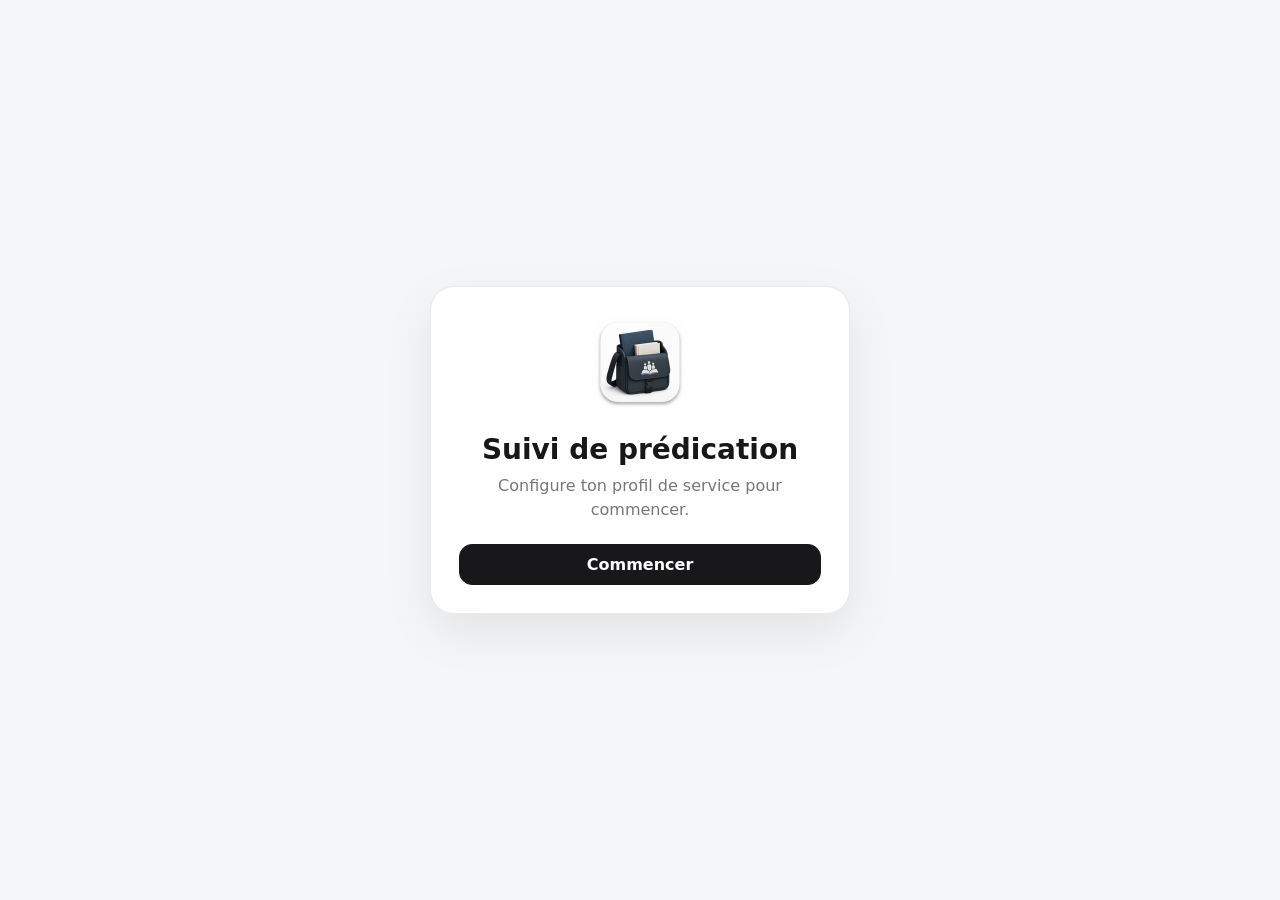
==== commit 0d332c79: "Implement onboarding feature for user setup Added onboarding feature to guide users through profile " ====
--- a/index.html
+++ b/index.html
@@ -8,12 +8,49 @@
 <link rel="manifest" href="manifest.json" />
 <style>
 :root{--bg:#f5f6f7;--card:#fff;--text:#171717;--muted:#777;--line:#e9e9eb;--dark:#18181b;--soft:#f7f7f8;--accent:#355a8a;--bethel:#7951a8;--ok:#27734a}
-*{box-sizing:border-box}html,body{margin:0;background:var(--bg);color:var(--text);font-family:system-ui,-apple-system,"Segoe UI",Roboto,Arial,sans-serif}button,input,select,textarea{font:inherit}.app{max-width:720px;margin:auto;padding:0 16px 92px}.screen{display:none}.screen.active{display:block}.page-title{font-size:28px;line-height:1.1;margin:4px 0 3px;font-weight:800}.page-sub{color:var(--muted);font-size:14px;margin-bottom:20px}.card{background:var(--card);border-radius:22px;padding:18px;margin-bottom:14px;box-shadow:0 1px 8px rgba(0,0,0,.045)}.section-title{font-size:15px;font-weight:800;margin:0 0 14px}.summary-main{padding:21px}.label{font-size:13px;color:var(--muted)}.big{font-size:42px;font-weight:850;letter-spacing:-1.5px;line-height:1.05;margin:5px 0 18px}.breakdown{border-top:1px solid var(--line)}.break-row{display:flex;justify-content:space-between;gap:12px;padding:13px 0;border-bottom:1px solid var(--line);font-size:14px}.break-row:last-child{border-bottom:0;padding-bottom:0}.break-row strong{font-size:16px}.objective{display:grid;grid-template-columns:1fr 1fr;gap:10px}.metric{background:var(--soft);border-radius:16px;padding:14px}.metric b{display:block;font-size:24px;margin-top:4px}.metric span{font-size:12px;color:var(--muted)}.progress{height:9px;background:#ececee;border-radius:999px;overflow:hidden;margin-top:15px}.progress>div{height:100%;background:var(--dark);width:0}.fab{display:block;margin:10px 0 18px auto;width:58px;height:58px;border:0;border-radius:50%;background:var(--dark);color:white;font-size:32px;line-height:1;box-shadow:0 8px 24px rgba(0,0,0,.18)}.tabs{position:sticky;top:0;background:rgba(255,255,255,.97);backdrop-filter:blur(12px);border-bottom:1px solid var(--line);z-index:15;margin:0 -16px 18px}.tabs-inner{max-width:720px;margin:auto;display:grid;grid-template-columns:repeat(3,1fr);padding-top:max(0px,env(safe-area-inset-top))}.tab{border:0;background:transparent;padding:12px 6px;color:#8b8b8f;font-size:13px}.tab span{display:block;font-size:21px;line-height:1;margin-bottom:5px}.tab.active{color:var(--text);font-weight:800}.month-nav{display:grid;grid-template-columns:44px 1fr 44px;align-items:center;gap:8px;margin-bottom:14px}.arrow{width:44px;height:44px;border:1px solid var(--line);background:white;border-radius:14px;font-size:25px}.month-center{text-align:center}.month-center b{display:block;font-size:18px}.month-center span{font-size:12px;color:var(--muted)}.segmented{display:grid;grid-template-columns:1fr 1fr;background:#eaeaed;border-radius:13px;padding:3px;margin:0 0 16px}.segmented button{border:0;background:transparent;border-radius:10px;padding:9px;color:var(--muted)}.segmented button.active{background:white;color:var(--text);font-weight:800;box-shadow:0 1px 5px rgba(0,0,0,.08)}.report-block{text-align:center;padding:26px 18px}.report-block .big{margin:5px 0 20px}.report-year-list{margin-top:8px}.year-row{display:flex;justify-content:space-between;padding:12px 0;border-bottom:1px solid var(--line)}.year-row:last-child{border-bottom:0}.calendar-card{padding:12px}.weekdays,.calendar-grid{display:grid;grid-template-columns:repeat(7,1fr);gap:5px}.weekday{text-align:center;color:#999;font-size:11px;font-weight:700;padding:6px 0}.day{aspect-ratio:1/1.08;border:0;background:#fafafa;border-radius:12px;padding:6px;min-width:0;text-align:left;position:relative}.day.empty{background:transparent}.day.today{outline:2px solid var(--dark)}.day.has-plan{background:#eef3f9}.day.bethel{background:#f3eef9}.day-num{font-size:12px;font-weight:750}.day-hours{font-size:11px;font-weight:850;position:absolute;left:6px;bottom:6px;white-space:nowrap}.day-dot{position:absolute;right:6px;top:7px;width:6px;height:6px;border-radius:50%;background:var(--accent)}.day.bethel .day-dot{background:var(--bethel)}.calendar-info{display:flex;justify-content:space-between;align-items:flex-end;gap:10px;margin:5px 2px 14px}.calendar-info b{font-size:24px}.calendar-info span{font-size:12px;color:var(--muted)}.smallbtn{border:1px solid var(--line);background:#fff;border-radius:12px;padding:9px 11px;font-size:12px;font-weight:700}.quick-return{display:block;margin:0 0 12px auto}.reset-actions{display:flex;gap:8px;justify-content:flex-end;flex-wrap:wrap;margin:-2px 0 14px}.resetbtn{color:#a32323;background:#fff7f7;border-color:#efd3d3}.legend{display:flex;gap:14px;flex-wrap:wrap;font-size:11px;color:var(--muted);padding:8px 3px 2px}.legend i{display:inline-block;width:8px;height:8px;border-radius:50%;margin-right:5px}.legend .p{background:var(--accent)}.legend .b{background:var(--bethel)}dialog{border:0;padding:0;border-radius:22px;width:min(92vw,500px);box-shadow:0 20px 60px rgba(0,0,0,.28)}dialog::backdrop{background:rgba(0,0,0,.38)}.modal{padding:20px}.modal h2{font-size:20px;margin:0 0 16px}.field{margin:12px 0}.field label{display:block;color:var(--muted);font-size:12px;margin:0 0 5px}.field input,.field select,.field textarea{width:100%;border:1px solid var(--line);background:white;border-radius:13px;padding:12px}.row{display:grid;grid-template-columns:1fr 1fr 1fr;gap:9px}.modal-actions{display:flex;gap:8px;justify-content:flex-end;margin-top:17px}.btn{border:1px solid var(--line);background:white;border-radius:13px;padding:10px 13px}.btn.primary{background:var(--dark);color:white;border-color:var(--dark);font-weight:800}.btn.danger{color:#a32323;background:#fff7f7;margin-right:auto}.empty-msg{font-size:13px;color:var(--muted);text-align:center;padding:16px}.recent{margin-top:2px}.recent-toggle{width:100%;display:flex;align-items:center;justify-content:space-between;border:0;background:transparent;padding:0;color:var(--text);text-align:left}.recent-toggle .section-title{margin:0}.recent-arrow{font-size:18px;transition:transform .2s ease}.recent.open .recent-arrow{transform:rotate(180deg)}.recent-content{display:none;padding-top:14px}.recent.open .recent-content{display:block}.recent-row{display:flex;justify-content:space-between;gap:10px;padding:12px 0;border-bottom:1px solid var(--line);font-size:13px}.recent-row:last-child{border-bottom:0}.recent-row small{color:var(--muted);display:block;margin-top:2px}.recent-row strong{white-space:nowrap}
-.profilebar{display:flex;justify-content:flex-end;margin:-4px 0 14px}.profilebtn{border:1px solid var(--line);background:white;border-radius:999px;padding:8px 12px;font-size:12px;font-weight:750}.hidden{display:none!important}.checkcard{display:flex;align-items:center;justify-content:space-between;gap:12px}.checkcard input{width:24px;height:24px}.aux-row{display:flex;gap:8px;align-items:center;justify-content:space-between;margin-bottom:12px}.aux-row select{border:1px solid var(--line);border-radius:12px;padding:9px;background:white}.publisher-actions{display:flex;gap:8px;margin:0 0 14px}.publisher-actions button{flex:1;border:1px solid var(--line);background:white;border-radius:13px;padding:10px 8px;font-size:12px;font-weight:800}.publisher-actions button.active{background:var(--dark);color:white;border-color:var(--dark)}.publisher-course-label{font-weight:800;color:var(--text);font-size:14px;margin-top:8px}.publisher-report-line{display:flex;justify-content:space-between;align-items:center;gap:12px;padding:13px 0;border-bottom:1px solid var(--line)}.publisher-report-line:last-child{border-bottom:0}.publisher-report-line input{width:24px;height:24px}.profile-history{margin-top:14px;border-top:1px solid var(--line);padding-top:12px}.profile-history-row{display:flex;justify-content:space-between;gap:10px;padding:8px 0;font-size:12px;border-bottom:1px solid var(--line)}.profile-history-row:last-child{border-bottom:0}.planned-total{font-size:12px;color:var(--muted);margin-top:5px}.planned-total b{color:var(--text);font-size:15px}.profile-actions{display:flex;gap:8px;justify-content:flex-end;flex-wrap:wrap;margin:-4px 0 14px}.profile-actions .profilebar{margin:0}.data-btn{border:1px solid var(--line);background:white;border-radius:999px;padding:8px 12px;font-size:12px;font-weight:750}.report-actions{display:flex;justify-content:flex-end;margin:0 0 12px}.report-only{display:none}.sharebtn.report-only{font-size:20px;line-height:1;padding:8px;width:38px;height:38px;border-radius:12px}.sharebtn.report-only svg{display:block}.profile-actions.show-report .home-only{display:none}.profile-actions.show-report .report-only{display:inline-flex !important;align-items:center;justify-content:center}.sharebtn{border:1px solid var(--line);background:white;border-radius:12px;padding:9px 11px;font-size:12px;font-weight:800}.smart-indicator{background:#f0f4f8;border-radius:15px;padding:12px 14px;margin:10px 0 14px;font-size:13px;color:var(--muted)}.smart-indicator b{color:var(--text)}.smart-indicator.ok{background:#eef8f2;color:#4b6c59}.backup-actions{display:grid;grid-template-columns:1fr 1fr 1fr;gap:9px}.backup-actions .btn{width:100%}.file-input{display:none}
+*{box-sizing:border-box}html,body{margin:0;background:var(--bg);color:var(--text);font-family:system-ui,-apple-system,"Segoe UI",Roboto,Arial,sans-serif}button,input,select,textarea{font:inherit}.app{max-width:720px;margin:auto;padding:0 16px 92px}.screen{display:none}.screen.active{display:block}.page-title{font-size:28px;line-height:1.1;margin:4px 0 3px;font-weight:800}.page-sub{color:var(--muted);font-size:14px;margin-bottom:20px}.card{background:var(--card);border-radius:22px;padding:18px;margin-bottom:14px;box-shadow:0 1px 8px rgba(0,0,0,.045)}.section-title{font-size:15px;font-weight:800;margin:0 0 14px}.summary-main{padding:21px}.label{font-size:13px;color:var(--muted)}.big{font-size:42px;font-weight:850;letter-spacing:-1.5px;line-height:1.05;margin:5px 0 18px}.breakdown{border-top:1px solid var(--line)}.break-row{display:flex;justify-content:space-between;gap:12px;padding:13px 0;border-bottom:1px solid var(--line);font-size:14px}.break-row:last-child{border-bottom:0;padding-bottom:0}.break-row strong{font-size:16px}.objective{display:grid;grid-template-columns:1fr 1fr;gap:10px}.metric{background:var(--soft);border-radius:16px;padding:14px}.metric b{display:block;font-size:24px;margin-top:4px}.metric span{font-size:12px;color:var(--muted)}.progress{height:9px;background:#ececee;border-radius:999px;overflow:hidden;margin-top:15px}.progress>div{height:100%;background:var(--dark);width:0}.fab{display:block;margin:10px 0 18px auto;width:58px;height:58px;border:0;border-radius:50%;background:var(--dark);color:white;font-size:32px;line-height:1;box-shadow:0 8px 24px rgba(0,0,0,.18)}.tabs{position:sticky;top:0;background:rgba(255,255,255,.97);backdrop-filter:blur(12px);border-bottom:1px solid var(--line);z-index:15;margin:0 -16px 18px}.tabs-inner{max-width:720px;margin:auto;display:grid;grid-template-columns:repeat(3,1fr);padding-top:max(0px,env(safe-area-inset-top))}.tab{border:0;background:transparent;padding:12px 6px;color:#8b8b8f;font-size:13px}.tab span{display:block;font-size:21px;line-height:1;margin-bottom:5px}.tab.active{color:var(--text);font-weight:800}.month-nav{display:grid;grid-template-columns:44px 1fr 44px;align-items:center;gap:8px;margin-bottom:14px}.arrow{width:44px;height:44px;border:1px solid var(--line);background:white;border-radius:14px;font-size:25px}.month-center{text-align:center}.month-center b{display:block;font-size:18px}.month-center span{font-size:12px;color:var(--muted)}.segmented{display:grid;grid-template-columns:1fr 1fr;background:#eaeaed;border-radius:13px;padding:3px;margin:0 0 16px}.segmented button{border:0;background:transparent;border-radius:10px;padding:9px;color:var(--muted)}.segmented button.active{background:white;color:var(--text);font-weight:800;box-shadow:0 1px 5px rgba(0,0,0,.08)}.report-block{text-align:center;padding:26px 18px}.report-block .big{margin:5px 0 20px}.report-year-list{margin-top:8px}.year-row{display:flex;justify-content:space-between;padding:12px 0;border-bottom:1px solid var(--line)}.year-row:last-child{border-bottom:0}.calendar-card{padding:12px}.weekdays,.calendar-grid{display:grid;grid-template-columns:repeat(7,1fr);gap:5px}.weekday{text-align:center;color:#999;font-size:11px;font-weight:700;padding:6px 0}.day{aspect-ratio:1/1.08;border:0;background:#fafafa;border-radius:12px;padding:6px;min-width:0;text-align:left;position:relative}.day.empty{background:transparent}.day.today{outline:2px solid var(--dark)}.day.has-plan{background:#eef3f9}.day.bethel{background:#f3eef9}.day-num{font-size:12px;font-weight:750}.day-hours{font-size:11px;font-weight:850;position:absolute;left:6px;bottom:6px;white-space:nowrap}.day-dot{position:absolute;right:6px;top:7px;width:6px;height:6px;border-radius:50%;background:var(--accent)}.day.bethel .day-dot{background:var(--bethel)}.calendar-info{display:flex;justify-content:space-between;align-items:flex-end;gap:10px;margin:5px 2px 14px}.calendar-info b{font-size:24px}.calendar-info span{font-size:12px;color:var(--muted)}.smallbtn{border:1px solid var(--line);background:#fff;border-radius:12px;padding:9px 11px;font-size:12px;font-weight:700}.quick-return{display:block;margin:0 0 12px auto}.reset-actions{display:flex;gap:8px;justify-content:flex-end;flex-wrap:wrap;margin:-2px 0 14px}.resetbtn{color:#a32323;background:#fff7f7;border-color:#efd3d3}.legend{display:flex;gap:14px;flex-wrap:wrap;font-size:11px;color:var(--muted);padding:8px 3px 2px}.legend i{display:inline-block;width:8px;height:8px;border-radius:50%;margin-right:5px}.legend .p{background:var(--accent)}.legend .b{background:var(--bethel)}dialog{border:0;padding:0;border-radius:22px;width:min(92vw,500px);box-shadow:0 20px 60px rgba(0,0,0,.28)}dialog::backdrop{background:rgba(0,0,0,.38)}.modal{padding:20px}.modal h2{font-size:20px;margin:0 0 16px}.field{margin:12px 0}.field label{display:block;color:var(--muted);font-size:12px;margin:0 0 5px}.field input,.field select,.field textarea{width:100%;border:1px solid var(--line);background:white;border-radius:13px;padding:12px}.row{display:grid;grid-template-columns:1fr 1fr;gap:9px}.modal-actions{display:flex;gap:8px;justify-content:flex-end;margin-top:17px}.btn{border:1px solid var(--line);background:white;border-radius:13px;padding:10px 13px}.btn.primary{background:var(--dark);color:white;border-color:var(--dark);font-weight:800}.btn.danger{color:#a32323;background:#fff7f7;margin-right:auto}.empty-msg{font-size:13px;color:var(--muted);text-align:center;padding:16px}.recent{margin-top:2px}.recent-toggle{width:100%;display:flex;align-items:center;justify-content:space-between;border:0;background:transparent;padding:0;color:var(--text);text-align:left}.recent-toggle .section-title{margin:0}.recent-arrow{font-size:18px;transition:transform .2s ease}.recent.open .recent-arrow{transform:rotate(180deg)}.recent-content{display:none;padding-top:14px}.recent.open .recent-content{display:block}.recent-row{display:flex;justify-content:space-between;gap:10px;padding:12px 0;border-bottom:1px solid var(--line);font-size:13px}.recent-row:last-child{border-bottom:0}.recent-row small{color:var(--muted);display:block;margin-top:2px}.recent-row strong{white-space:nowrap}
+.profilebar{display:flex;justify-content:flex-end;margin:-4px 0 14px}.profilebtn{border:1px solid var(--line);background:white;border-radius:999px;padding:8px 12px;font-size:12px;font-weight:750}.hidden{display:none!important}.checkcard{display:flex;align-items:center;justify-content:space-between;gap:12px}.checkcard input{width:24px;height:24px}.aux-row{display:flex;gap:8px;align-items:center;justify-content:space-between;margin-bottom:12px}.aux-row select{border:1px solid var(--line);border-radius:12px;padding:9px;background:white}.publisher-actions{display:flex;gap:8px;margin:0 0 14px}.publisher-actions button{flex:1;border:1px solid var(--line);background:white;border-radius:13px;padding:10px 8px;font-size:12px;font-weight:800}.publisher-actions button.active{background:var(--dark);color:white;border-color:var(--dark)}.publisher-course-label{font-weight:800;color:var(--text);font-size:14px;margin-top:8px}.publisher-report-line{display:flex;justify-content:space-between;align-items:center;gap:12px;padding:13px 0;border-bottom:1px solid var(--line)}.publisher-report-line:last-child{border-bottom:0}.publisher-report-line input{width:24px;height:24px}.profile-history{margin-top:14px;border-top:1px solid var(--line);padding-top:12px}.profile-history-row{display:flex;justify-content:space-between;gap:10px;padding:8px 0;font-size:12px;border-bottom:1px solid var(--line)}.profile-history-row:last-child{border-bottom:0}.planned-total{font-size:12px;color:var(--muted);margin-top:5px}.planned-total b{color:var(--text);font-size:15px}.profile-actions{display:flex;gap:8px;justify-content:flex-end;flex-wrap:wrap;margin:-4px 0 14px}.profile-actions .profilebar{margin:0}.data-btn{border:1px solid var(--line);background:white;border-radius:999px;padding:8px 12px;font-size:12px;font-weight:750}.report-actions{display:flex;justify-content:flex-end;margin:0 0 12px}.report-only{display:none}.sharebtn.report-only{font-size:20px;line-height:1;padding:8px;width:38px;height:38px;border-radius:12px}.sharebtn.report-only svg{display:block}.profile-actions.show-report .home-only{display:none}.profile-actions.show-report .report-only{display:inline-flex !important;align-items:center;justify-content:center}.sharebtn{border:1px solid var(--line);background:white;border-radius:12px;padding:9px 11px;font-size:12px;font-weight:800}.smart-indicator{background:#f0f4f8;border-radius:15px;padding:12px 14px;margin:10px 0 14px;font-size:13px;color:var(--muted)}.smart-indicator b{color:var(--text)}.smart-indicator.ok{background:#eef8f2;color:#4b6c59}.backup-actions{display:grid;grid-template-columns:1fr 1fr;gap:9px}.backup-actions .btn{width:100%}.file-input{display:none}
 @media(max-width:430px){.app{padding-left:12px;padding-right:12px}.card{border-radius:19px;padding:16px}.calendar-card{padding:9px}.day{border-radius:10px;padding:5px}.day-hours{font-size:10px;left:5px;bottom:5px}.row{grid-template-columns:1fr}.big{font-size:38px}.page-title{font-size:26px}}
+
+.onboarding{position:fixed;inset:0;background:var(--bg,#f6f7f9);z-index:9999;display:flex;align-items:center;justify-content:center;padding:24px}
+.onboarding.hidden{display:none}
+.onboarding-card{width:min(100%,420px);background:#fff;border:1px solid var(--line);border-radius:24px;padding:28px;box-shadow:0 18px 50px rgba(0,0,0,.08);text-align:center}
+.onboarding-card img{width:96px;height:96px;border-radius:22px;margin-bottom:18px}
+.onboarding-card h1{font-size:28px;margin:0 0 8px}
+.onboarding-card p{color:var(--muted);line-height:1.5;margin:0 0 22px}
+.onboarding-card .btn{width:100%}
+.onboarding-step.hidden{display:none}
+.onboarding-options{display:grid;gap:10px;margin:18px 0}
+.onboarding-options button{width:100%;text-align:left;border:1px solid var(--line);background:#fff;border-radius:14px;padding:14px 15px;font-weight:700}
+.onboarding-options button.selected{outline:2px solid var(--text);background:#f5f7fa}
+
 </style>
 </head>
 <body>
+
+<div class="onboarding hidden" id="onboarding">
+  <div class="onboarding-card">
+    <div class="onboarding-step" id="onboardingWelcome">
+      <img src="icon-192.png" alt="">
+      <h1>Suivi de prédication</h1>
+      <p>Configure ton profil de service pour commencer.</p>
+      <button type="button" class="btn primary" id="onboardingStart">Commencer</button>
+    </div>
+    <div class="onboarding-step hidden" id="onboardingProfile">
+      <h1>Choisis ton profil</h1>
+      <p>Tu pourras le modifier plus tard sans perdre ton historique.</p>
+      <div class="onboarding-options" id="onboardingOptions">
+        <button type="button" data-profile="publisher">Proclamateur</button>
+        <button type="button" data-profile="aux30">Pionnier auxiliaire permanent — 30 h</button>
+        <button type="button" data-profile="regular600">Pionnier permanent — 600 h/an</button>
+        <button type="button" data-profile="special90">Pionnier spécial / Missionnaire — 90 h</button>
+        <button type="button" data-profile="special100">Pionnier spécial / Missionnaire — 100 h</button>
+      </div>
+      <button type="button" class="btn primary" id="onboardingConfirm" disabled>Lancer l’application</button>
+    </div>
+  </div>
+</div>
+
 <div class="app">
 <nav class="tabs"><div class="tabs-inner"><button class="tab active" data-screen="homeScreen"><span>⌂</span>Accueil</button><button class="tab" data-screen="reportScreen"><span>▤</span>Rapport</button><button class="tab" data-screen="calendarScreen"><span>▦</span>Calendrier</button></div></nav>
 <div class="profile-actions"><div class="profilebar"><button class="profilebtn" id="profileButton">Profil : Pionnier permanent</button></div><button class="data-btn home-only" id="dataButton">Sauvegarde</button><button class="sharebtn report-only hidden" id="shareReport" aria-label="Partager le rapport" title="Partager le rapport"><svg width="19" height="19" viewBox="0 0 24 24" fill="none" aria-hidden="true">
@@ -111,7 +148,7 @@
 
 <dialog id="goalDialog"><form class="modal" method="dialog"><h2>Objectif annuel</h2><div class="field"><label>Heures pour cette année de service</label><input id="goalInput" type="number" min="0" step="1"></div><div class="modal-actions"><button value="cancel" class="btn">Annuler</button><button type="button" class="btn primary" id="saveGoal">Enregistrer</button></div></form></dialog>
 
-<dialog id="dataDialog"><form class="modal" method="dialog"><h2>Sauvegarde des données</h2><p class="label" style="line-height:1.5">Exporte toutes tes activités, rapports, profils, objectifs et calendriers dans un fichier. Tu pourras ensuite le réimporter sur ce téléphone ou un autre.</p><div class="backup-actions"><button type="button" class="btn primary" id="exportData">Exporter</button><button type="button" class="btn" id="shareBackup">Partager</button><button type="button" class="btn" id="importData">Importer</button></div><input class="file-input" id="importFile" type="file" accept="application/json,.json"><div class="modal-actions"><button value="cancel" class="btn">Fermer</button></div></form></dialog>
+<dialog id="dataDialog"><form class="modal" method="dialog"><h2>Sauvegarde des données</h2><p class="label" style="line-height:1.5">La sauvegarde crée un fichier sur ton téléphone contenant toutes tes activités, tes rapports, tes profils, tes objectifs et ton calendrier. Pour récupérer tes données sur un nouveau smartphone, envoie-toi ce fichier par e-mail ou par un autre moyen, puis utilise le bouton Importer sur le nouveau téléphone pour restaurer toutes tes données.</p><div class="backup-actions"><button type="button" class="btn primary" id="exportData">Exporter</button><button type="button" class="btn" id="importData">Importer</button></div><input class="file-input" id="importFile" type="file" accept="application/json,.json"><div class="modal-actions"><button value="cancel" class="btn">Fermer</button></div></form></dialog>
 <script>
 const MIN_DATE='2026-09-01', MAX_DATE='9999-12-31';
 const LS_PLANS='predication_plans_v3', LS_LOGS='predication_logs_v3', LS_GOALS='predication_goals_v3', LS_PROFILE='predication_profile_v1', LS_PROFILE_HISTORY='predication_profile_history_v1', LS_AUX='predication_aux_months_v1', LS_PREACHED='predication_preached_months_v1';
@@ -179,15 +216,65 @@
 publisherPreached.onchange=()=>{preachedMonths[homeMonth]=publisherPreached.checked;persist()};
 activityDate.onchange=()=>{const k=activityDate.value.slice(0,7),pubNormal=isPublisherNormal(k);activityHoursRow.classList.toggle('hidden',pubNormal);activityPreachedField.classList.toggle('hidden',!pubNormal);activityPreached.checked=!!preachedMonths[k]};
 
-function backupPayload(){return{app:'Suivi de prédication',version:14,exportedAt:new Date().toISOString(),data:{plans,logs,goals,profileHistory,auxMonths,preachedMonths}}}
+function backupPayload(){return{app:'Suivi de prédication',version:16,exportedAt:new Date().toISOString(),data:{plans,logs,goals,profileHistory,auxMonths,preachedMonths}}}
 function downloadBackup(){const payload=backupPayload(),blob=new Blob([JSON.stringify(payload,null,2)],{type:'application/json'}),url=URL.createObjectURL(blob),a=document.createElement('a');a.href=url;a.download=`sauvegarde-predication-${new Date().toISOString().slice(0,10)}.json`;document.body.appendChild(a);a.click();a.remove();setTimeout(()=>URL.revokeObjectURL(url),1000)}
 async function shareBackupFile(){const payload=backupPayload(),blob=new Blob([JSON.stringify(payload,null,2)],{type:'application/json'}),name=`sauvegarde-predication-${new Date().toISOString().slice(0,10)}.json`,file=new File([blob],name,{type:'application/json'});if(navigator.share&&(!navigator.canShare||navigator.canShare({files:[file]}))){try{await navigator.share({title:'Sauvegarde prédication',text:'Sauvegarde de mes données de prédication',files:[file]});return}catch(e){if(e?.name==='AbortError')return}}downloadBackup();alert('Le partage direct de fichier n’est pas disponible ici. La sauvegarde a été téléchargée : tu peux ensuite la partager ou l’enregistrer où tu veux.')}
 function applyBackup(payload){const d=payload?.data||payload;if(!d||!Array.isArray(d.plans)||!Array.isArray(d.logs)||!Array.isArray(d.profileHistory))throw new Error('Fichier invalide');plans=d.plans;logs=d.logs;goals=d.goals||{};profileHistory=d.profileHistory;auxMonths=d.auxMonths||{};preachedMonths=d.preachedMonths||{};profile=profileForMonth(isoMonth(currentAllowedMonth()));persist()}
 function currentReportText(){if(!yearReport.hidden){const s=yearStats(reportYear),lines=[`Rapport de prédication — année de service ${reportYear}–${reportYear+1}`,`Total d'heures : ${fmt(s.total)} h`,`Heures de prédication : ${fmt(s.preach)} h`,`Heures Béthel/LDC : ${fmt(s.bethel)} h`,`Cours bibliques : ${fmt(coursesYear(reportYear))}`];if(fullRegularYear(reportYear))lines.push(`Objectif annuel : ${fmt(annualGoal(reportYear))} h`,`Reste à faire : ${fmt(Math.max(0,annualGoal(reportYear)-s.total))} h`);return lines.join('\n')}const k=isoMonth(reportDate),name=monthName(reportDate);if(isPublisherNormal(k))return [`Rapport de prédication — ${name}`,`Prêché durant le mois : ${preachedMonths[k]?'Oui':'Non'}`,`Cours bibliques : ${fmt(logCourses(k))}`].join('\n');const p=profileForMonth(k),goal=(p==='aux30'||p==='special90'||p==='special100'||(p==='publisher'&&Number(auxMonths[k]||0)))?fixedMonthGoal(k):0,done=logTotal(k),lines=[`Rapport de prédication — ${name}`,`Total d'heures : ${fmt(done)} h`,`Heures de prédication : ${fmt(logPreach(k))} h`,`Heures Béthel/LDC : ${fmt(logBethel(k))} h`,`Cours bibliques : ${fmt(logCourses(k))}`];if(goal)lines.push(`Objectif du mois : ${fmt(goal)} h`,`Reste à faire : ${fmt(Math.max(0,goal-done))} h`);return lines.join('\n')}
 async function shareCurrentReport(){const text=currentReportText();if(navigator.share){try{await navigator.share({title:'Rapport de prédication',text});return}catch(e){if(e?.name==='AbortError')return}}if(navigator.clipboard){await navigator.clipboard.writeText(text);alert('Rapport copié. Tu peux maintenant le coller dans WhatsApp, un e-mail ou une autre application.')}else{window.location.href='mailto:?subject='+encodeURIComponent('Rapport de prédication')+'&body='+encodeURIComponent(text)}}
-dataButton.onclick=()=>dataDialog.showModal();exportData.onclick=downloadBackup;shareBackup.onclick=shareBackupFile;importData.onclick=()=>importFile.click();importFile.onchange=async()=>{const f=importFile.files?.[0];if(!f)return;try{const payload=JSON.parse(await f.text());if(confirm('Importer cette sauvegarde ? Les données actuelles de l’application seront remplacées.')){applyBackup(payload);dataDialog.close();alert('Sauvegarde importée avec succès.')}}catch(e){alert('Impossible d’importer ce fichier. Vérifie qu’il s’agit bien d’une sauvegarde de l’application.')}finally{importFile.value=''}};shareReport.onclick=shareCurrentReport;
+dataButton.onclick=()=>dataDialog.showModal();exportData.onclick=downloadBackup;importData.onclick=()=>importFile.click();importFile.onchange=async()=>{const f=importFile.files?.[0];if(!f)return;try{const payload=JSON.parse(await f.text());if(confirm('Importer cette sauvegarde ? Les données actuelles de l’application seront remplacées.')){applyBackup(payload);dataDialog.close();alert('Sauvegarde importée avec succès.')}}catch(e){alert('Impossible d’importer ce fichier. Vérifie qu’il s’agit bien d’une sauvegarde de l’application.')}finally{importFile.value=''}};shareReport.onclick=shareCurrentReport;
 
 document.querySelectorAll('.tab').forEach(btn=>btn.onclick=()=>{document.querySelectorAll('.tab').forEach(x=>x.classList.remove('active'));document.querySelectorAll('.screen').forEach(x=>x.classList.remove('active'));btn.classList.add('active');document.getElementById(btn.dataset.screen).classList.add('active');document.querySelector('.profile-actions').classList.toggle('show-report',btn.dataset.screen==='reportScreen')});
+
+const ONBOARDING_KEY='predication_onboarding_done_v1';
+let onboardingSelectedProfile=null;
+
+function clearAppForFirstUse(selectedProfile){
+  plans=[];
+  logs=[];
+  goals={};
+  auxMonths={};
+  preachedMonths={};
+  const startMonth='2026-09';
+  profileHistory=[{from:startMonth,profile:selectedProfile}];
+  profile=selectedProfile;
+  try{
+    localStorage.removeItem('predication_plans');
+    localStorage.removeItem('predication_logs');
+    localStorage.removeItem('predication_goals');
+    localStorage.removeItem('predication_profile_history');
+    localStorage.removeItem('predication_aux_months');
+    localStorage.removeItem('predication_preached_months');
+  }catch(e){}
+  persist();
+}
+
+function setupOnboarding(){
+  const done=localStorage.getItem(ONBOARDING_KEY)==='1';
+  if(done) return;
+  onboarding.classList.remove('hidden');
+  onboardingStart.onclick=()=>{
+    onboardingWelcome.classList.add('hidden');
+    onboardingProfile.classList.remove('hidden');
+  };
+  onboardingOptions.querySelectorAll('button').forEach(btn=>{
+    btn.onclick=()=>{
+      onboardingOptions.querySelectorAll('button').forEach(x=>x.classList.remove('selected'));
+      btn.classList.add('selected');
+      onboardingSelectedProfile=btn.dataset.profile;
+      onboardingConfirm.disabled=false;
+    };
+  });
+  onboardingConfirm.onclick=()=>{
+    if(!onboardingSelectedProfile) return;
+    clearAppForFirstUse(onboardingSelectedProfile);
+    localStorage.setItem(ONBOARDING_KEY,'1');
+    onboarding.classList.add('hidden');
+    renderAll();
+  };
+}
+setupOnboarding();
+
 renderAll();if('serviceWorker'in navigator)navigator.serviceWorker.register('./sw.js');
 </script>
 </body></html>
